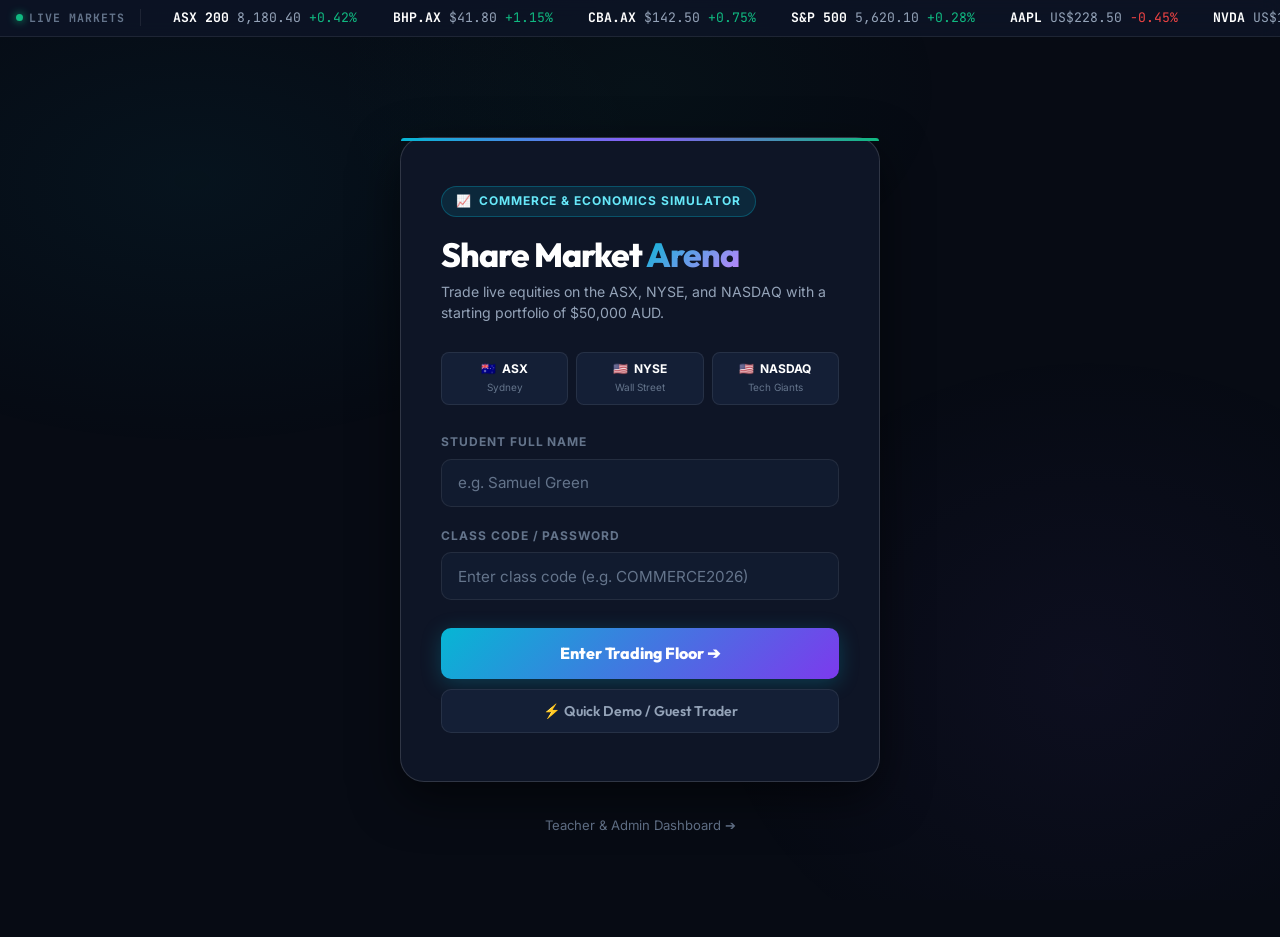
==== index.html @ b4369e33 "Initial commit: Portfolio Share Market Game with ASX, NYSE, NASDAQ, live data, interactive charts, s" ====
<!DOCTYPE html>
<html lang="en">
<head>
  <meta charset="UTF-8"/>
  <meta name="viewport" content="width=device-width, initial-scale=1.0"/>
  <title>Global Share Market Challenge — Student Portal</title>
  <meta name="description" content="Interactive ASX, NYSE, and NASDAQ Portfolio Simulation Game for Commerce and Economics students."/>
  <link rel="preconnect" href="https://fonts.googleapis.com">
  <link rel="preconnect" href="https://fonts.gstatic.com" crossorigin>
  <link href="https://fonts.googleapis.com/css2?family=Inter:wght@300;400;500;600;700&family=JetBrains+Mono:wght@400;600;700&family=Outfit:wght@400;600;700;800;900&display=swap" rel="stylesheet">
  <link rel="stylesheet" href="style.css"/>

  <style>
    .login-wrapper {
      min-height: 100vh;
      display: flex;
      flex-direction: column;
      align-items: center;
      justify-content: center;
      padding: 1.5rem;
      position: relative;
    }
    .login-card {
      background: var(--bg-card);
      border: 1px solid var(--border-light);
      border-radius: 24px;
      padding: 3rem 2.5rem;
      width: 100%;
      max-width: 480px;
      box-shadow: var(--shadow-lg);
      position: relative;
      animation: fadeInUp 0.4s ease both;
    }
    .login-card::before {
      content: '';
      position: absolute;
      top: 0; left: 0; right: 0;
      height: 3px;
      border-radius: 24px 24px 0 0;
      background: linear-gradient(90deg, var(--asx-blue), var(--us-purple), var(--profit));
    }
    .login-badge {
      display: inline-flex;
      align-items: center;
      gap: 0.4rem;
      background: rgba(6, 182, 212, 0.12);
      border: 1px solid rgba(6, 182, 212, 0.3);
      color: #67e8f9;
      font-size: 0.75rem;
      font-weight: 700;
      letter-spacing: 0.08em;
      text-transform: uppercase;
      padding: 0.35rem 0.9rem;
      border-radius: 100px;
      margin-bottom: 1.2rem;
    }
    .login-title {
      font-family: var(--font-head);
      font-size: 2.1rem;
      font-weight: 800;
      color: #fff;
      margin-bottom: 0.4rem;
      letter-spacing: -0.03em;
      line-height: 1.15;
    }
    .login-title .accent {
      background: linear-gradient(135deg, var(--asx-blue), #c084fc);
      -webkit-background-clip: text;
      -webkit-text-fill-color: transparent;
    }
    .login-subtitle {
      font-size: 0.88rem;
      color: var(--text-muted);
      margin-bottom: 1.8rem;
      line-height: 1.5;
    }
    .market-badges-row {
      display: flex;
      gap: 0.5rem;
      margin-bottom: 1.8rem;
    }
    .market-mini-pill {
      flex: 1;
      background: var(--bg-card2);
      border: 1px solid var(--border);
      border-radius: 8px;
      padding: 0.45rem 0.6rem;
      text-align: center;
      font-size: 0.75rem;
    }
    .market-mini-pill .flag { margin-right: 0.2rem; }
    .market-mini-pill .txt { font-weight: 700; color: #fff; }

    .login-field {
      margin-bottom: 1.25rem;
    }
    .login-field label {
      display: block;
      font-size: 0.75rem;
      font-weight: 700;
      color: var(--text-dim);
      text-transform: uppercase;
      letter-spacing: 0.08em;
      margin-bottom: 0.45rem;
    }
    .login-input {
      width: 100%;
      background: var(--bg-input);
      border: 1px solid var(--border);
      border-radius: 10px;
      padding: 0.85rem 1rem;
      color: #fff;
      font-family: var(--font-body);
      font-size: 0.95rem;
      transition: all 0.2s;
    }
    .login-input::placeholder { color: var(--text-dim); }
    .login-input:focus {
      outline: none;
      border-color: var(--asx-blue);
      box-shadow: 0 0 0 3px rgba(6, 182, 212, 0.15);
    }

    .login-btn {
      width: 100%;
      padding: 0.95rem;
      background: linear-gradient(135deg, var(--asx-blue), #7c3aed);
      border: none;
      border-radius: 10px;
      color: #fff;
      font-family: var(--font-head);
      font-size: 1rem;
      font-weight: 800;
      cursor: pointer;
      box-shadow: 0 4px 20px rgba(6, 182, 212, 0.25);
      transition: all 0.2s;
      margin-top: 0.5rem;
    }
    .login-btn:hover {
      opacity: 0.92;
      transform: translateY(-1px);
      box-shadow: 0 6px 28px rgba(6, 182, 212, 0.35);
    }
    .login-btn-demo {
      width: 100%;
      padding: 0.75rem;
      background: var(--bg-card2);
      border: 1px solid var(--border);
      border-radius: 10px;
      color: var(--text-muted);
      font-family: var(--font-head);
      font-size: 0.88rem;
      font-weight: 600;
      cursor: pointer;
      margin-top: 0.65rem;
      transition: all 0.2s;
    }
    .login-btn-demo:hover {
      background: rgba(255, 255, 255, 0.05);
      color: #fff;
      border-color: var(--border-light);
    }

    .login-error {
      background: rgba(239, 68, 68, 0.12);
      border: 1px solid rgba(239, 68, 68, 0.3);
      border-radius: 8px;
      color: #fca5a5;
      font-size: 0.85rem;
      padding: 0.7rem 0.9rem;
      margin-top: 1rem;
      display: none;
      align-items: center;
      gap: 0.5rem;
    }
    .login-error.show {
      display: flex;
    }

    .login-footer {
      text-align: center;
      margin-top: 2rem;
    }
    .login-footer a {
      font-size: 0.82rem;
      color: var(--text-dim);
      text-decoration: none;
      transition: color 0.2s;
    }
    .login-footer a:hover {
      color: var(--asx-blue);
    }

    @keyframes fadeInUp {
      from { opacity: 0; transform: translateY(12px); }
      to { opacity: 1; transform: translateY(0); }
    }
  </style>
</head>
<body>
  <div class="ambient-glow"></div>

  <!-- Live Top Ticker Tape -->
  <div class="ticker-tape-wrap">
    <div class="ticker-tape-title">
      <span class="live-dot"></span> LIVE MARKETS
    </div>
    <div class="ticker-tape-track" id="ticker-tape-track">
      <!-- Generated via JS -->
      <div class="ticker-item"><span class="sym">ASX 200</span> <span class="price">8,180.40</span> <span class="chg up">+0.42%</span></div>
      <div class="ticker-item"><span class="sym">BHP.AX</span> <span class="price">$41.80</span> <span class="chg up">+1.15%</span></div>
      <div class="ticker-item"><span class="sym">CBA.AX</span> <span class="price">$142.50</span> <span class="chg up">+0.75%</span></div>
      <div class="ticker-item"><span class="sym">S&amp;P 500</span> <span class="price">5,620.10</span> <span class="chg up">+0.28%</span></div>
      <div class="ticker-item"><span class="sym">AAPL</span> <span class="price">US$228.50</span> <span class="chg down">-0.45%</span></div>
      <div class="ticker-item"><span class="sym">NVDA</span> <span class="price">US$118.20</span> <span class="chg up">+2.34%</span></div>
      <div class="ticker-item"><span class="sym">TSLA</span> <span class="price">US$230.10</span> <span class="chg up">+1.80%</span></div>
      <div class="ticker-item"><span class="sym">AUD/USD</span> <span class="price">0.6540</span> <span class="chg up">+0.12%</span></div>
    </div>
  </div>

  <div class="login-wrapper">
    <div class="login-card">
      <div class="login-badge">
        <span>📈</span> Commerce &amp; Economics Simulator
      </div>
      <h1 class="login-title">Share Market <span class="accent">Arena</span></h1>
      <p class="login-subtitle">Trade live equities on the ASX, NYSE, and NASDAQ with a starting portfolio of $50,000 AUD.</p>

      <div class="market-badges-row">
        <div class="market-mini-pill">
          <span class="flag">🇦🇺</span> <span class="txt">ASX</span><br>
          <small style="color:var(--text-dim);">Sydney</small>
        </div>
        <div class="market-mini-pill">
          <span class="flag">🇺🇸</span> <span class="txt">NYSE</span><br>
          <small style="color:var(--text-dim);">Wall Street</small>
        </div>
        <div class="market-mini-pill">
          <span class="flag">🇺🇸</span> <span class="txt">NASDAQ</span><br>
          <small style="color:var(--text-dim);">Tech Giants</small>
        </div>
      </div>

      <div class="login-field">
        <label for="login-name">Student Full Name</label>
        <input type="text" id="login-name" class="login-input" placeholder="e.g. Samuel Green" autocomplete="name" autocapitalize="words"/>
      </div>

      <div class="login-field">
        <label for="login-code">Class Code / Password</label>
        <input type="password" id="login-code" class="login-input" placeholder="Enter class code (e.g. COMMERCE2026)"/>
      </div>

      <button class="login-btn" id="btn-login" onclick="attemptLogin()">
        Enter Trading Floor ➔
      </button>

      <button class="login-btn-demo" onclick="demoLogin()">
        ⚡ Quick Demo / Guest Trader
      </button>

      <div class="login-error" id="login-error">
        <span>⚠️</span> <span id="error-message">Name or class code not recognised.</span>
      </div>
    </div>

    <div class="login-footer">
      <a href="teacher.html">Teacher &amp; Admin Dashboard ➔</a>
    </div>
  </div>

  <script src="config.js"></script>
  <script>
    // Login Verification Logic
    function attemptLogin() {
      const name = document.getElementById('login-name').value.trim();
      const code = document.getElementById('login-code').value.trim();

      if (!name) {
        showError('Please enter your full name.');
        return;
      }
      if (!code) {
        showError('Please enter the class code or your student password.');
        return;
      }

      const useRoster = CONFIG.STUDENTS && CONFIG.STUDENTS.length > 0;

      if (useRoster) {
        const inputLower = name.toLowerCase();
        const match = CONFIG.STUDENTS.find(s => {
          return s.name.toLowerCase() === inputLower && s.password.trim() === code;
        });

        if (!match) {
          showError('Student name or password not recognised in the roster.');
          return;
        }

        sessionStorage.setItem('studentName', match.name);
        sessionStorage.setItem('classCode', CONFIG.CLASS_CODE);
      } else {
        // Class code verification
        if (code.toUpperCase() !== CONFIG.CLASS_CODE.toUpperCase()) {
          showError(`Incorrect class code. Check with your teacher (Default: ${CONFIG.CLASS_CODE})`);
          return;
        }

        sessionStorage.setItem('studentName', name);
        sessionStorage.setItem('classCode', code.toUpperCase());
      }

      window.location.href = 'game.html';
    }

    function demoLogin() {
      const sampleNames = ['Jordan Reed', 'Taylor Smith', 'Morgan Lee', 'Alex Chen'];
      const randomName = sampleNames[Math.floor(Math.random() * sampleNames.length)];
      sessionStorage.setItem('studentName', randomName);
      sessionStorage.setItem('classCode', CONFIG.CLASS_CODE);
      window.location.href = 'game.html';
    }

    function showError(msg) {
      const errorDiv = document.getElementById('login-error');
      const errorMsg = document.getElementById('error-message');
      errorMsg.textContent = msg;
      errorDiv.classList.add('show');
      setTimeout(() => errorDiv.classList.remove('show'), 5000);
    }

    document.addEventListener('keydown', e => {
      if (e.key === 'Enter') attemptLogin();
    });

    // Check if logout requested
    const params = new URLSearchParams(window.location.search);
    if (params.get('logout')) {
      sessionStorage.removeItem('studentName');
      sessionStorage.removeItem('classCode');
    }
  </script>
</body>
</html>
---- style.css ----
/* =========================================================
   PORTFOLIO SHARE MARKET GAME - MODERN FINTECH STYLESHEET
   Design System: Dark Slate / Neon Emerald / Wall St Fintech
   ========================================================= */

:root {
  /* Color Tokens */
  --bg: #070b14;
  --bg-card: #0e1526;
  --bg-card2: #141f36;
  --bg-input: #111b2f;
  --border: rgba(255, 255, 255, 0.08);
  --border-light: rgba(255, 255, 255, 0.14);
  --border-focus: #06b6d4;

  /* Typography */
  --font-head: 'Outfit', -apple-system, BlinkMacSystemFont, sans-serif;
  --font-body: 'Inter', -apple-system, BlinkMacSystemFont, sans-serif;
  --font-mono: 'JetBrains Mono', 'Fira Code', monospace;

  /* Text Colors */
  --text: #f8fafc;
  --text-muted: #94a3b8;
  --text-dim: #64748b;

  /* Financial Accent Tokens */
  --profit: #10b981;
  --profit-glow: rgba(16, 185, 129, 0.2);
  --profit-bg: rgba(16, 185, 129, 0.12);

  --loss: #ef4444;
  --loss-glow: rgba(239, 68, 68, 0.2);
  --loss-bg: rgba(239, 68, 68, 0.12);

  --asx-blue: #06b6d4;
  --us-purple: #8b5cf6;
  --gold: #f59e0b;
  --gold-dark: #d97706;

  --shadow-sm: 0 4px 12px rgba(0, 0, 0, 0.3);
  --shadow-md: 0 8px 24px rgba(0, 0, 0, 0.4);
  --shadow-lg: 0 16px 48px rgba(0, 0, 0, 0.55);
}

/* Reset & Base */
*, *::before, *::after {
  box-sizing: border-box;
  margin: 0;
  padding: 0;
}

body {
  background-color: var(--bg);
  color: var(--text);
  font-family: var(--font-body);
  font-size: 15px;
  line-height: 1.5;
  min-height: 100vh;
  overflow-x: hidden;
  -webkit-font-smoothing: antialiased;
}

/* Ambient Background Glow */
.ambient-glow {
  position: fixed;
  inset: 0;
  pointer-events: none;
  z-index: 0;
  background:
    radial-gradient(ellipse 60% 50% at 15% 20%, rgba(6, 182, 212, 0.05) 0%, transparent 60%),
    radial-gradient(ellipse 50% 60% at 85% 75%, rgba(139, 92, 246, 0.05) 0%, transparent 60%),
    radial-gradient(ellipse 40% 40% at 50% 10%, rgba(16, 185, 129, 0.04) 0%, transparent 60%);
}

.app-wrapper {
  position: relative;
  z-index: 1;
  display: flex;
  flex-direction: column;
  min-height: 100vh;
}

/* Container */
.container {
  width: 100%;
  max-width: 1360px;
  margin: 0 auto;
  padding: 0 1.5rem;
}

/* Top Live Ticker Tape */
.ticker-tape-wrap {
  background: rgba(14, 21, 38, 0.85);
  border-bottom: 1px solid var(--border);
  backdrop-filter: blur(12px);
  overflow: hidden;
  white-space: nowrap;
  padding: 0.5rem 0;
  display: flex;
  align-items: center;
  font-size: 0.82rem;
  font-family: var(--font-mono);
}
.ticker-tape-title {
  padding: 0 1rem;
  font-size: 0.72rem;
  font-weight: 700;
  color: var(--text-dim);
  text-transform: uppercase;
  letter-spacing: 0.08em;
  display: flex;
  align-items: center;
  gap: 0.4rem;
  border-right: 1px solid var(--border);
  flex-shrink: 0;
}
.live-dot {
  width: 7px;
  height: 7px;
  border-radius: 50%;
  background: var(--profit);
  box-shadow: 0 0 8px var(--profit);
  animation: pulseDot 2s infinite ease-in-out;
}
@keyframes pulseDot {
  0%, 100% { opacity: 1; transform: scale(1); }
  50% { opacity: 0.4; transform: scale(0.8); }
}
.ticker-tape-track {
  display: inline-flex;
  gap: 2.2rem;
  animation: tickerScroll 45s linear infinite;
  padding-left: 2rem;
}
.ticker-tape-wrap:hover .ticker-tape-track {
  animation-play-state: paused;
}
@keyframes tickerScroll {
  0% { transform: translateX(0); }
  100% { transform: translateX(-50%); }
}
.ticker-item {
  display: inline-flex;
  align-items: center;
  gap: 0.5rem;
  cursor: pointer;
  transition: opacity 0.2s;
}
.ticker-item:hover { opacity: 0.8; }
.ticker-item .sym { font-weight: 700; color: #fff; }
.ticker-item .price { color: var(--text-muted); }
.ticker-item .chg.up { color: var(--profit); }
.ticker-item .chg.down { color: var(--loss); }

/* Header Navigation */
.main-header {
  background: rgba(11, 17, 31, 0.9);
  border-bottom: 1px solid var(--border);
  backdrop-filter: blur(16px);
  position: sticky;
  top: 0;
  z-index: 50;
}
.header-inner {
  display: flex;
  align-items: center;
  justify-content: space-between;
  padding: 1rem 0;
  gap: 1.5rem;
}
.brand-group {
  display: flex;
  align-items: center;
  gap: 0.9rem;
}
.brand-logo {
  width: 42px;
  height: 42px;
  border-radius: 12px;
  background: linear-gradient(135deg, #06b6d4, #8b5cf6);
  display: flex;
  align-items: center;
  justify-content: center;
  font-size: 1.3rem;
  box-shadow: 0 4px 16px rgba(6, 182, 212, 0.3);
}
.brand-title {
  font-family: var(--font-head);
  font-size: 1.25rem;
  font-weight: 800;
  letter-spacing: -0.02em;
  color: #fff;
  display: flex;
  align-items: center;
  gap: 0.4rem;
}
.brand-title .accent {
  background: linear-gradient(135deg, var(--asx-blue), #a855f7);
  -webkit-background-clip: text;
  -webkit-text-fill-color: transparent;
}
.class-tag {
  font-size: 0.7rem;
  background: var(--bg-card2);
  border: 1px solid var(--border);
  color: var(--text-dim);
  padding: 0.2rem 0.6rem;
  border-radius: 100px;
  font-weight: 600;
}

/* User Status Bar */
.user-controls {
  display: flex;
  align-items: center;
  gap: 1rem;
}
.market-status-badge {
  display: flex;
  align-items: center;
  gap: 0.5rem;
  background: var(--bg-card);
  border: 1px solid var(--border);
  border-radius: 10px;
  padding: 0.45rem 0.85rem;
  font-size: 0.78rem;
  color: var(--text-muted);
}
.status-pill {
  display: inline-flex;
  align-items: center;
  gap: 0.3rem;
  font-weight: 600;
  font-size: 0.72rem;
}
.status-pill.open { color: var(--profit); }
.status-pill.closed { color: var(--text-dim); }

.user-profile-badge {
  display: flex;
  align-items: center;
  gap: 0.6rem;
  background: var(--bg-card);
  border: 1px solid var(--border);
  border-radius: 10px;
  padding: 0.4rem 0.8rem;
}
.user-avatar {
  width: 28px;
  height: 28px;
  border-radius: 50%;
  background: linear-gradient(135deg, #06b6d4, #10b981);
  display: flex;
  align-items: center;
  justify-content: center;
  font-weight: 700;
  font-size: 0.8rem;
  color: #fff;
}
.user-info {
  display: flex;
  flex-direction: column;
}
.user-name {
  font-size: 0.85rem;
  font-weight: 600;
  color: #fff;
}
.user-code {
  font-size: 0.7rem;
  color: var(--text-dim);
}

.btn-secondary {
  background: var(--bg-card);
  border: 1px solid var(--border);
  color: var(--text-muted);
  border-radius: 8px;
  padding: 0.45rem 0.85rem;
  font-size: 0.8rem;
  cursor: pointer;
  display: inline-flex;
  align-items: center;
  gap: 0.4rem;
  transition: all 0.2s;
  text-decoration: none;
}
.btn-secondary:hover {
  background: var(--bg-card2);
  color: #fff;
  border-color: var(--border-light);
}

/* Nav Tabs */
.nav-tabs-wrapper {
  border-bottom: 1px solid var(--border);
  background: rgba(14, 21, 38, 0.4);
}
.nav-tabs {
  display: flex;
  gap: 0.5rem;
  overflow-x: auto;
  scrollbar-width: none;
}
.nav-tabs::-webkit-scrollbar { display: none; }
.tab-btn {
  background: transparent;
  border: none;
  border-bottom: 2px solid transparent;
  color: var(--text-muted);
  font-family: var(--font-head);
  font-size: 0.95rem;
  font-weight: 600;
  padding: 0.85rem 1.2rem;
  cursor: pointer;
  display: flex;
  align-items: center;
  gap: 0.5rem;
  transition: all 0.2s;
  white-space: nowrap;
}
.tab-btn:hover {
  color: #fff;
}
.tab-btn.active {
  color: #fff;
  border-bottom-color: var(--asx-blue);
  background: linear-gradient(180deg, transparent 60%, rgba(6, 182, 212, 0.08));
}
.tab-badge {
  font-size: 0.7rem;
  padding: 0.15rem 0.45rem;
  border-radius: 100px;
  background: var(--bg-card2);
  color: var(--text-dim);
}
.tab-btn.active .tab-badge {
  background: rgba(6, 182, 212, 0.2);
  color: var(--asx-blue);
}

/* Main Content Views */
.tab-content {
  display: none;
  padding: 2rem 0 4rem;
  animation: fadeIn 0.25s ease-out;
}
.tab-content.active {
  display: block;
}
@keyframes fadeIn {
  from { opacity: 0; transform: translateY(6px); }
  to { opacity: 1; transform: translateY(0); }
}

/* KPI Summary Cards Grid */
.kpi-grid {
  display: grid;
  grid-template-columns: repeat(auto-fit, minmax(240px, 1fr));
  gap: 1.25rem;
  margin-bottom: 1.75rem;
}
.kpi-card {
  background: var(--bg-card);
  border: 1px solid var(--border);
  border-radius: 16px;
  padding: 1.4rem;
  position: relative;
  overflow: hidden;
  box-shadow: var(--shadow-sm);
  transition: transform 0.2s, border-color 0.2s;
}
.kpi-card:hover {
  transform: translateY(-2px);
  border-color: var(--border-light);
}
.kpi-card::before {
  content: '';
  position: absolute;
  top: 0; left: 0; right: 0;
  height: 2px;
  background: linear-gradient(90deg, var(--asx-blue), transparent);
}
.kpi-card.cash::before { background: linear-gradient(90deg, var(--gold), transparent); }
.kpi-card.profit::before { background: linear-gradient(90deg, var(--profit), transparent); }
.kpi-card.loss::before { background: linear-gradient(90deg, var(--loss), transparent); }

.kpi-label {
  font-size: 0.75rem;
  text-transform: uppercase;
  letter-spacing: 0.08em;
  color: var(--text-dim);
  font-weight: 600;
  margin-bottom: 0.4rem;
  display: flex;
  align-items: center;
  justify-content: space-between;
}
.kpi-value {
  font-family: var(--font-head);
  font-size: 1.75rem;
  font-weight: 800;
  color: #fff;
  letter-spacing: -0.02em;
  margin-bottom: 0.35rem;
}
.kpi-sub {
  font-size: 0.8rem;
  display: flex;
  align-items: center;
  gap: 0.4rem;
}
.kpi-badge {
  display: inline-flex;
  align-items: center;
  gap: 0.2rem;
  font-weight: 700;
  font-size: 0.75rem;
  padding: 0.2rem 0.5rem;
  border-radius: 6px;
}
.kpi-badge.up {
  background: var(--profit-bg);
  color: var(--profit);
}
.kpi-badge.down {
  background: var(--loss-bg);
  color: var(--loss);
}

/* Charts Grid Layout */
.dashboard-grid {
  display: grid;
  grid-template-columns: 2fr 1fr;
  gap: 1.5rem;
  margin-bottom: 2rem;
}
@media (max-width: 992px) {
  .dashboard-grid {
    grid-template-columns: 1fr;
  }
}

.chart-card {
  background: var(--bg-card);
  border: 1px solid var(--border);
  border-radius: 20px;
  padding: 1.5rem;
  box-shadow: var(--shadow-sm);
  display: flex;
  flex-direction: column;
}
.chart-header {
  display: flex;
  align-items: center;
  justify-content: space-between;
  margin-bottom: 1.25rem;
  flex-wrap: wrap;
  gap: 0.75rem;
}
.chart-title-group h3 {
  font-family: var(--font-head);
  font-size: 1.15rem;
  font-weight: 700;
  color: #fff;
}
.chart-title-group p {
  font-size: 0.78rem;
  color: var(--text-dim);
}

/* Timeline Selector Pills */
.timeline-pills {
  display: flex;
  background: var(--bg-card2);
  border: 1px solid var(--border);
  border-radius: 8px;
  padding: 0.25rem;
  gap: 0.2rem;
}
.time-pill {
  background: transparent;
  border: none;
  color: var(--text-muted);
  font-family: var(--font-mono);
  font-size: 0.75rem;
  font-weight: 700;
  padding: 0.35rem 0.65rem;
  border-radius: 6px;
  cursor: pointer;
  transition: all 0.15s;
}
.time-pill:hover {
  color: #fff;
}
.time-pill.active {
  background: var(--asx-blue);
  color: #070b14;
}

.chart-canvas-wrap {
  position: relative;
  width: 100%;
  height: 280px;
  flex-grow: 1;
}

/* Tables */
.section-card {
  background: var(--bg-card);
  border: 1px solid var(--border);
  border-radius: 20px;
  padding: 1.5rem;
  box-shadow: var(--shadow-sm);
  margin-bottom: 2rem;
}
.section-header {
  display: flex;
  align-items: center;
  justify-content: space-between;
  margin-bottom: 1.25rem;
  flex-wrap: wrap;
  gap: 1rem;
}
.section-title {
  font-family: var(--font-head);
  font-size: 1.2rem;
  font-weight: 700;
  color: #fff;
  display: flex;
  align-items: center;
  gap: 0.6rem;
}

.table-responsive {
  width: 100%;
  overflow-x: auto;
}
.data-table {
  width: 100%;
  border-collapse: collapse;
  text-align: left;
  font-size: 0.88rem;
}
.data-table th {
  background: rgba(20, 31, 54, 0.6);
  color: var(--text-dim);
  font-size: 0.72rem;
  font-weight: 700;
  text-transform: uppercase;
  letter-spacing: 0.08em;
  padding: 0.85rem 1rem;
  border-bottom: 1px solid var(--border);
  white-space: nowrap;
}
.data-table td {
  padding: 0.95rem 1rem;
  border-bottom: 1px solid var(--border);
  color: var(--text);
  vertical-align: middle;
}
.data-table tr:hover td {
  background: rgba(255, 255, 255, 0.02);
}
.ticker-cell {
  display: flex;
  align-items: center;
  gap: 0.75rem;
}
.market-flag {
  font-size: 1.1rem;
}
.ticker-text {
  display: flex;
  flex-direction: column;
}
.ticker-sym {
  font-family: var(--font-mono);
  font-weight: 700;
  color: #fff;
  font-size: 0.92rem;
}
.ticker-name {
  font-size: 0.75rem;
  color: var(--text-dim);
  max-width: 160px;
  overflow: hidden;
  text-overflow: ellipsis;
  white-space: nowrap;
}
.exchange-chip {
  font-size: 0.68rem;
  font-weight: 700;
  padding: 0.15rem 0.45rem;
  border-radius: 4px;
  text-transform: uppercase;
}
.exchange-chip.asx {
  background: rgba(6, 182, 212, 0.15);
  color: var(--asx-blue);
  border: 1px solid rgba(6, 182, 212, 0.3);
}
.exchange-chip.nyse, .exchange-chip.nasdaq {
  background: rgba(139, 92, 246, 0.15);
  color: #a78bfa;
  border: 1px solid rgba(139, 92, 246, 0.3);
}

.num-cell {
  font-family: var(--font-mono);
  font-size: 0.88rem;
}
.val-up { color: var(--profit); }
.val-down { color: var(--loss); }

/* Buttons */
.btn-action-sm {
  padding: 0.4rem 0.8rem;
  border-radius: 8px;
  font-size: 0.78rem;
  font-weight: 700;
  border: none;
  cursor: pointer;
  transition: all 0.15s;
}
.btn-buy-sm {
  background: var(--profit-bg);
  color: var(--profit);
  border: 1px solid rgba(16, 185, 129, 0.3);
}
.btn-buy-sm:hover {
  background: var(--profit);
  color: #fff;
}
.btn-sell-sm {
  background: var(--loss-bg);
  color: var(--loss);
  border: 1px solid rgba(239, 68, 68, 0.3);
  margin-left: 0.35rem;
}
.btn-sell-sm:hover {
  background: var(--loss);
  color: #fff;
}

/* Market Explorer Filter Bar */
.filter-bar {
  display: flex;
  align-items: center;
  justify-content: space-between;
  gap: 1rem;
  margin-bottom: 1.5rem;
  flex-wrap: wrap;
}
.filter-chips {
  display: flex;
  gap: 0.4rem;
  overflow-x: auto;
  scrollbar-width: none;
}
.filter-chip {
  background: var(--bg-card);
  border: 1px solid var(--border);
  color: var(--text-muted);
  font-size: 0.8rem;
  font-weight: 600;
  padding: 0.4rem 0.9rem;
  border-radius: 100px;
  cursor: pointer;
  transition: all 0.2s;
  white-space: nowrap;
}
.filter-chip:hover {
  border-color: var(--border-light);
  color: #fff;
}
.filter-chip.active {
  background: var(--asx-blue);
  color: #070b14;
  border-color: var(--asx-blue);
}

.search-input-wrap {
  position: relative;
  min-width: 260px;
}
.search-input {
  width: 100%;
  background: var(--bg-card);
  border: 1px solid var(--border);
  border-radius: 10px;
  padding: 0.55rem 1rem 0.55rem 2.2rem;
  color: #fff;
  font-size: 0.85rem;
  outline: none;
  transition: border-color 0.2s;
}
.search-input:focus {
  border-color: var(--asx-blue);
}
.search-icon {
  position: absolute;
  left: 0.75rem;
  top: 50%;
  transform: translateY(-50%);
  color: var(--text-dim);
  font-size: 0.85rem;
}

/* Stock Cards Grid in Explorer */
.stock-grid {
  display: grid;
  grid-template-columns: repeat(auto-fill, minmax(280px, 1fr));
  gap: 1.25rem;
}
.stock-card {
  background: var(--bg-card);
  border: 1px solid var(--border);
  border-radius: 16px;
  padding: 1.25rem;
  cursor: pointer;
  transition: all 0.2s;
  position: relative;
  box-shadow: var(--shadow-sm);
  display: flex;
  flex-direction: column;
}
.stock-card:hover {
  transform: translateY(-3px);
  border-color: rgba(6, 182, 212, 0.4);
  box-shadow: var(--shadow-md);
}
.stock-card-top {
  display: flex;
  align-items: flex-start;
  justify-content: space-between;
  margin-bottom: 0.85rem;
}
.stock-sym-large {
  font-family: var(--font-mono);
  font-size: 1.15rem;
  font-weight: 800;
  color: #fff;
}
.stock-name-sub {
  font-size: 0.78rem;
  color: var(--text-dim);
  margin-top: 0.15rem;
}
.stock-price-box {
  margin: 0.75rem 0 1rem;
}
.stock-price-main {
  font-family: var(--font-mono);
  font-size: 1.45rem;
  font-weight: 700;
  color: #fff;
}
.stock-price-aud {
  font-size: 0.75rem;
  color: var(--text-dim);
}
.stock-card-meta {
  display: flex;
  align-items: center;
  justify-content: space-between;
  margin-top: auto;
  padding-top: 0.75rem;
  border-top: 1px solid var(--border);
  font-size: 0.75rem;
  color: var(--text-dim);
}

/* Interactive Modal for Stock Details & Order Execution */
.modal-overlay {
  position: fixed;
  inset: 0;
  background: rgba(3, 7, 18, 0.75);
  backdrop-filter: blur(8px);
  z-index: 100;
  display: none;
  align-items: center;
  justify-content: center;
  padding: 1rem;
}
.modal-overlay.open {
  display: flex;
}
.modal-box {
  background: var(--bg-card);
  border: 1px solid var(--border-light);
  border-radius: 24px;
  width: 100%;
  max-width: 900px;
  max-height: 92vh;
  overflow-y: auto;
  box-shadow: var(--shadow-lg);
  position: relative;
  animation: modalPop 0.25s cubic-bezier(0.16, 1, 0.3, 1);
}
@keyframes modalPop {
  from { opacity: 0; transform: scale(0.95); }
  to { opacity: 1; transform: scale(1); }
}
.modal-close-btn {
  position: absolute;
  top: 1.25rem;
  right: 1.25rem;
  background: var(--bg-card2);
  border: 1px solid var(--border);
  color: var(--text-muted);
  width: 34px;
  height: 34px;
  border-radius: 50%;
  cursor: pointer;
  display: flex;
  align-items: center;
  justify-content: center;
  font-size: 1.1rem;
  transition: all 0.15s;
  z-index: 10;
}
.modal-close-btn:hover {
  background: var(--loss);
  color: #fff;
  border-color: var(--loss);
}

.modal-content-grid {
  display: grid;
  grid-template-columns: 1.6fr 1.1fr;
  gap: 1.5rem;
  padding: 2rem;
}
@media (max-width: 768px) {
  .modal-content-grid {
    grid-template-columns: 1fr;
    padding: 1.25rem;
  }
}

/* Order Execution Panel inside Modal */
.order-panel {
  background: var(--bg-card2);
  border: 1px solid var(--border);
  border-radius: 18px;
  padding: 1.5rem;
  display: flex;
  flex-direction: column;
}
.order-panel-title {
  font-family: var(--font-head);
  font-size: 1.1rem;
  font-weight: 700;
  color: #fff;
  margin-bottom: 1.25rem;
}
.order-toggle {
  display: grid;
  grid-template-columns: 1fr 1fr;
  background: var(--bg-input);
  border: 1px solid var(--border);
  border-radius: 10px;
  padding: 0.25rem;
  margin-bottom: 1.25rem;
}
.order-toggle-btn {
  background: transparent;
  border: none;
  padding: 0.6rem;
  border-radius: 8px;
  font-family: var(--font-head);
  font-size: 0.88rem;
  font-weight: 700;
  cursor: pointer;
  color: var(--text-muted);
  transition: all 0.15s;
}
.order-toggle-btn.buy.active {
  background: var(--profit);
  color: #fff;
}
.order-toggle-btn.sell.active {
  background: var(--loss);
  color: #fff;
}

.order-field {
  margin-bottom: 1.1rem;
}
.order-field label {
  display: block;
  font-size: 0.75rem;
  text-transform: uppercase;
  letter-spacing: 0.08em;
  color: var(--text-dim);
  font-weight: 600;
  margin-bottom: 0.4rem;
}
.order-input-group {
  display: flex;
  align-items: center;
  background: var(--bg-input);
  border: 1px solid var(--border);
  border-radius: 10px;
  overflow: hidden;
}
.order-input {
  width: 100%;
  background: transparent;
  border: none;
  padding: 0.75rem 1rem;
  color: #fff;
  font-family: var(--font-mono);
  font-size: 1.1rem;
  font-weight: 700;
  outline: none;
}
.order-input-addon {
  padding: 0 1rem;
  font-size: 0.75rem;
  color: var(--text-dim);
  font-weight: 600;
  white-space: nowrap;
}

.order-calc-breakdown {
  background: rgba(0, 0, 0, 0.25);
  border-radius: 10px;
  padding: 0.85rem;
  margin: 0.5rem 0 1.25rem;
  font-size: 0.8rem;
}
.calc-row {
  display: flex;
  justify-content: space-between;
  margin-bottom: 0.35rem;
  color: var(--text-muted);
}
.calc-row.total {
  margin-top: 0.5rem;
  padding-top: 0.5rem;
  border-top: 1px solid var(--border);
  color: #fff;
  font-weight: 700;
  font-size: 0.92rem;
}

.btn-execute {
  width: 100%;
  padding: 0.95rem;
  border-radius: 12px;
  font-family: var(--font-head);
  font-size: 1rem;
  font-weight: 800;
  border: none;
  cursor: pointer;
  transition: opacity 0.2s, transform 0.15s;
}
.btn-execute.buy {
  background: linear-gradient(135deg, var(--profit), #059669);
  color: #fff;
  box-shadow: 0 4px 18px var(--profit-glow);
}
.btn-execute.sell {
  background: linear-gradient(135deg, var(--loss), #dc2626);
  color: #fff;
  box-shadow: 0 4px 18px var(--loss-glow);
}
.btn-execute:hover {
  opacity: 0.92;
  transform: translateY(-1px);
}
.btn-execute:disabled {
  opacity: 0.4;
  cursor: not-allowed;
  transform: none;
  box-shadow: none;
}

/* Toast Notifications */
.toast-container {
  position: fixed;
  bottom: 1.5rem;
  right: 1.5rem;
  z-index: 200;
  display: flex;
  flex-direction: column;
  gap: 0.6rem;
  pointer-events: none;
}
.toast {
  background: var(--bg-card);
  border: 1px solid var(--border-light);
  border-radius: 12px;
  padding: 0.85rem 1.2rem;
  color: #fff;
  font-size: 0.88rem;
  box-shadow: var(--shadow-lg);
  display: flex;
  align-items: center;
  gap: 0.6rem;
  pointer-events: auto;
  animation: toastIn 0.25s ease-out;
}
.toast.success { border-color: var(--profit); }
.toast.error { border-color: var(--loss); }
@keyframes toastIn {
  from { opacity: 0; transform: translateY(16px); }
  to { opacity: 1; transform: translateY(0); }
}

/* Study Cards in Commerce Hub */
.study-grid {
  display: grid;
  grid-template-columns: repeat(auto-fit, minmax(280px, 1fr));
  gap: 1.25rem;
  margin-top: 1.5rem;
}
.study-card {
  background: var(--bg-card);
  border: 1px solid var(--border);
  border-radius: 16px;
  padding: 1.5rem;
  transition: transform 0.2s;
}
.study-card:hover {
  transform: translateY(-2px);
  border-color: var(--border-light);
}
.study-card-icon {
  font-size: 1.75rem;
  margin-bottom: 0.75rem;
}
.study-card h4 {
  font-family: var(--font-head);
  font-size: 1.05rem;
  color: #fff;
  margin-bottom: 0.4rem;
}
.study-card p {
  font-size: 0.85rem;
  color: var(--text-muted);
  line-height: 1.55;
}
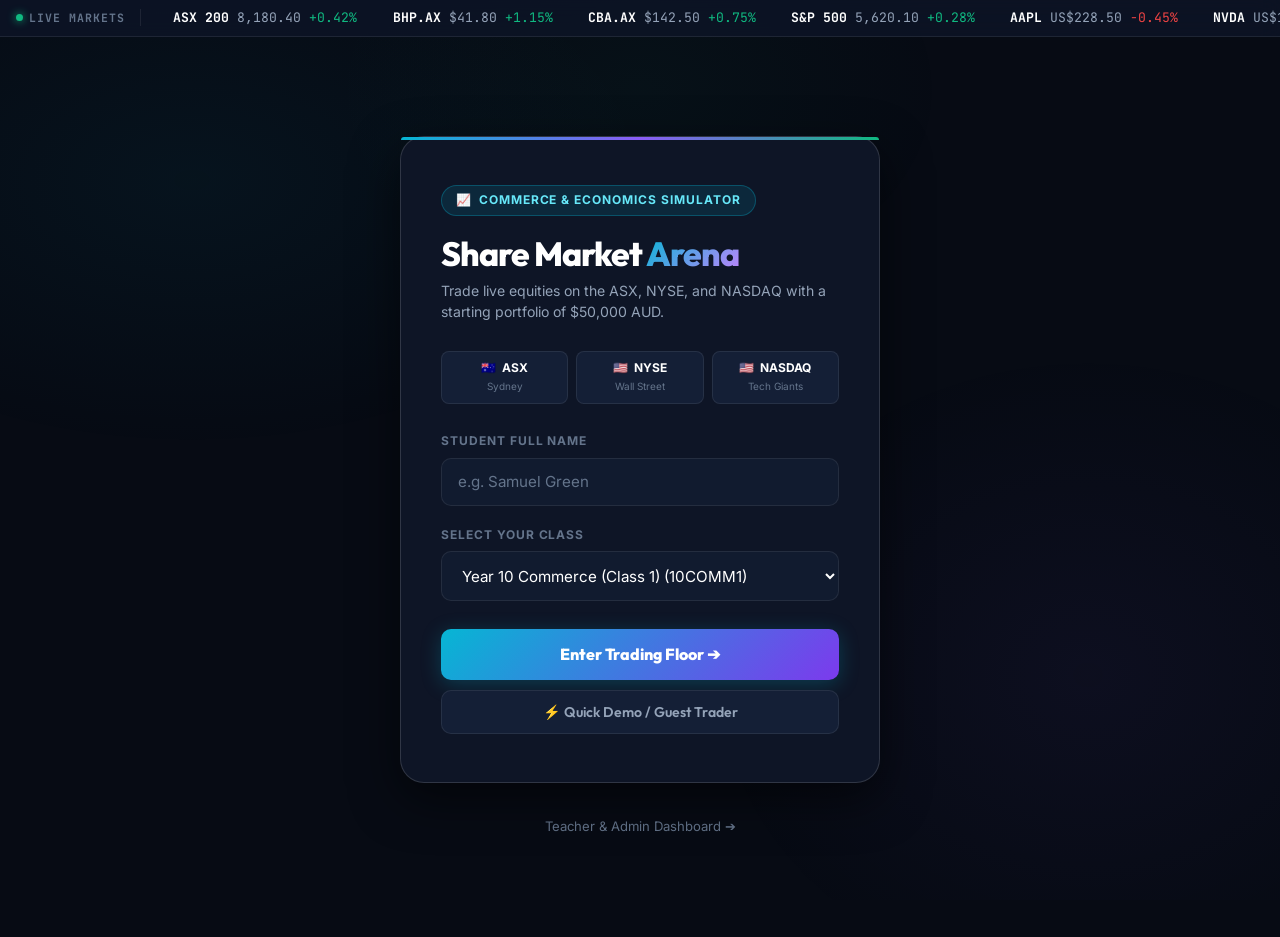
==== commit 4abd0635: "Add multi-class filtering, teacher assessment rubric with CSV export, financial news catalysts, and " ====
--- a/index.html
+++ b/index.html
@@ -247,8 +247,8 @@
       </div>
 
       <div class="login-field">
-        <label for="login-code">Class Code / Password</label>
-        <input type="password" id="login-code" class="login-input" placeholder="Enter class code (e.g. COMMERCE2026)"/>
+        <label for="login-class-select">Select Your Class</label>
+        <select id="login-class-select" class="login-input" style="cursor:pointer;"></select>
       </div>
 
       <button class="login-btn" id="btn-login" onclick="attemptLogin()">
@@ -260,7 +260,7 @@
       </button>
 
       <div class="login-error" id="login-error">
-        <span>⚠️</span> <span id="error-message">Name or class code not recognised.</span>
+        <span>⚠️</span> <span id="error-message">Please enter your name and select a class.</span>
       </div>
     </div>
 
@@ -271,45 +271,29 @@
 
   <script src="config.js"></script>
   <script>
+    // Populate Classes Dropdown
+    document.addEventListener('DOMContentLoaded', () => {
+      const select = document.getElementById('login-class-select');
+      if (select && CONFIG.CLASSES) {
+        select.innerHTML = CONFIG.CLASSES.map(c => `
+          <option value="${c.code}">${c.name} (${c.code})</option>
+        `).join('');
+      }
+    });
+
     // Login Verification Logic
     function attemptLogin() {
       const name = document.getElementById('login-name').value.trim();
-      const code = document.getElementById('login-code').value.trim();
+      const classSelect = document.getElementById('login-class-select');
+      const code = classSelect ? classSelect.value : (CONFIG.DEFAULT_CLASS_CODE || '10COMM1');
 
       if (!name) {
         showError('Please enter your full name.');
         return;
       }
-      if (!code) {
-        showError('Please enter the class code or your student password.');
-        return;
-      }
-
-      const useRoster = CONFIG.STUDENTS && CONFIG.STUDENTS.length > 0;
-
-      if (useRoster) {
-        const inputLower = name.toLowerCase();
-        const match = CONFIG.STUDENTS.find(s => {
-          return s.name.toLowerCase() === inputLower && s.password.trim() === code;
-        });
-
-        if (!match) {
-          showError('Student name or password not recognised in the roster.');
-          return;
-        }
-
-        sessionStorage.setItem('studentName', match.name);
-        sessionStorage.setItem('classCode', CONFIG.CLASS_CODE);
-      } else {
-        // Class code verification
-        if (code.toUpperCase() !== CONFIG.CLASS_CODE.toUpperCase()) {
-          showError(`Incorrect class code. Check with your teacher (Default: ${CONFIG.CLASS_CODE})`);
-          return;
-        }
-
-        sessionStorage.setItem('studentName', name);
-        sessionStorage.setItem('classCode', code.toUpperCase());
-      }
+
+      sessionStorage.setItem('studentName', name);
+      sessionStorage.setItem('classCode', code);
 
       window.location.href = 'game.html';
     }
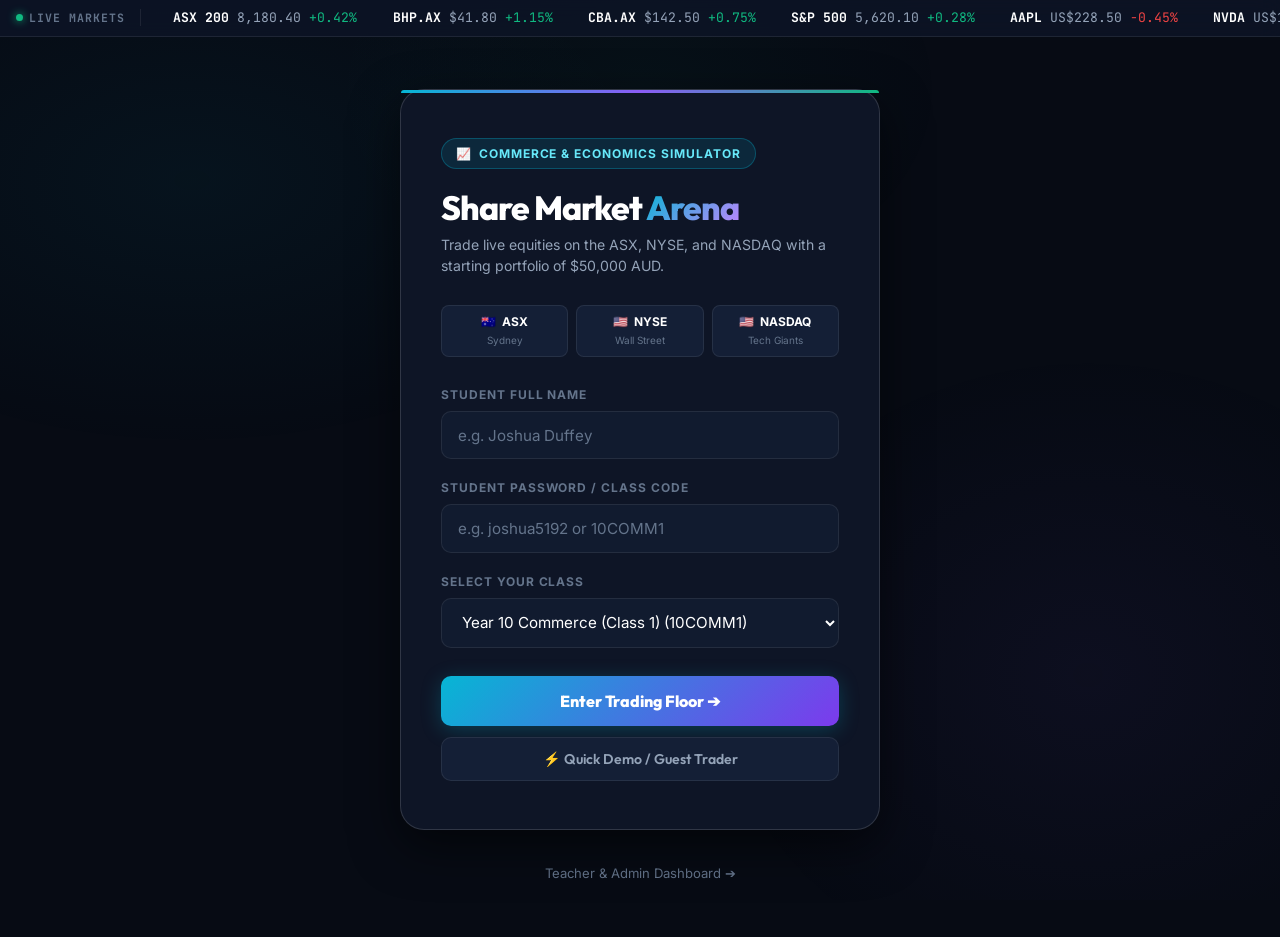
==== commit 1354d1db: "feat: upgrade standalone Share Market Game with Firestore sync, timeline range fixes, teacher contro" ====
--- a/index.html
+++ b/index.html
@@ -1,7 +1,7 @@
 <!DOCTYPE html>
 <html lang="en">
 <head>
-  <meta charset="UTF-8"/>
+    <meta charset="UTF-8"/>
   <meta name="viewport" content="width=device-width, initial-scale=1.0"/>
   <title>Global Share Market Challenge — Student Portal</title>
   <meta name="description" content="Interactive ASX, NYSE, and NASDAQ Portfolio Simulation Game for Commerce and Economics students."/>
@@ -243,7 +243,12 @@
 
       <div class="login-field">
         <label for="login-name">Student Full Name</label>
-        <input type="text" id="login-name" class="login-input" placeholder="e.g. Samuel Green" autocomplete="name" autocapitalize="words"/>
+        <input type="text" id="login-name" class="login-input" placeholder="e.g. Joshua Duffey" autocomplete="name" autocapitalize="words"/>
+      </div>
+
+      <div class="login-field">
+        <label for="login-password">Student Password / Class Code</label>
+        <input type="password" id="login-password" class="login-input" placeholder="e.g. joshua5192 or 10COMM1" autocomplete="current-password"/>
       </div>
 
       <div class="login-field">
@@ -260,7 +265,7 @@
       </button>
 
       <div class="login-error" id="login-error">
-        <span>⚠️</span> <span id="error-message">Please enter your name and select a class.</span>
+        <span>⚠️</span> <span id="error-message">Please enter your name and password.</span>
       </div>
     </div>
 
@@ -269,10 +274,28 @@
     </div>
   </div>
 
-  <script src="config.js"></script>
+      <script src="config.js"></script>
   <script>
-    // Populate Classes Dropdown
+    const params = new URLSearchParams(window.location.search);
+
+    // Populate Classes Dropdown & Auto-Detect Active Portal Session
     document.addEventListener('DOMContentLoaded', () => {
+      // 1. Unified Single Sign-On (SSO): Auto-detect active login from DataTrends Portal
+      if (typeof DataTrendsAuth !== 'undefined') {
+        try {
+          DataTrendsAuth.init();
+          const user = DataTrendsAuth.getUser();
+          if (user && user.name && !params.get('logout')) {
+            sessionStorage.setItem('studentName', user.name);
+            sessionStorage.setItem('classCode', user.classCode || CONFIG.DEFAULT_CLASS_CODE || '10COMM1');
+            window.location.href = 'game.html';
+            return;
+          }
+        } catch (e) {
+          console.warn('SSO check error:', e);
+        }
+      }
+
       const select = document.getElementById('login-class-select');
       if (select && CONFIG.CLASSES) {
         select.innerHTML = CONFIG.CLASSES.map(c => `
@@ -284,6 +307,7 @@
     // Login Verification Logic
     function attemptLogin() {
       const name = document.getElementById('login-name').value.trim();
+      const pass = (document.getElementById('login-password')?.value || '').trim();
       const classSelect = document.getElementById('login-class-select');
       const code = classSelect ? classSelect.value : (CONFIG.DEFAULT_CLASS_CODE || '10COMM1');
 
@@ -292,17 +316,37 @@
         return;
       }
 
-      sessionStorage.setItem('studentName', name);
-      sessionStorage.setItem('classCode', code);
-
-      window.location.href = 'game.html';
+      // Check against DataTrends student roster if auth is loaded, or fallback to standalone CONFIG
+      if (typeof DataTrendsAuth !== 'undefined' && pass) {
+        try {
+          const user = DataTrendsAuth.attemptRosterLogin(name, pass);
+          if (user) {
+            sessionStorage.setItem('studentName', user.name);
+            sessionStorage.setItem('classCode', user.classCode || code);
+            window.location.href = 'game.html';
+            return;
+          }
+        } catch (err) {
+          showError(err.message || 'Name or password not recognised on class roster.');
+          return;
+        }
+      } else if (typeof DataTrendsAuth === 'undefined') {
+        // Standalone mode: Check against CONFIG.TEACHER PIN if teacher, or accept student login
+        sessionStorage.setItem('studentName', name);
+        sessionStorage.setItem('classCode', code);
+        window.location.href = 'game.html';
+        return;
+      } else if (!pass) {
+        showError('Please enter your student password or class code.');
+        return;
+      }
     }
 
     function demoLogin() {
       const sampleNames = ['Jordan Reed', 'Taylor Smith', 'Morgan Lee', 'Alex Chen'];
       const randomName = sampleNames[Math.floor(Math.random() * sampleNames.length)];
       sessionStorage.setItem('studentName', randomName);
-      sessionStorage.setItem('classCode', CONFIG.CLASS_CODE);
+      sessionStorage.setItem('classCode', CONFIG.DEFAULT_CLASS_CODE || '10COMM1');
       window.location.href = 'game.html';
     }
 
@@ -319,7 +363,6 @@
     });
 
     // Check if logout requested
-    const params = new URLSearchParams(window.location.search);
     if (params.get('logout')) {
       sessionStorage.removeItem('studentName');
       sessionStorage.removeItem('classCode');
--- a/style.css
+++ b/style.css
@@ -707,6 +707,68 @@
   font-size: 0.85rem;
 }
 
+/* Autocomplete Dropdown */
+.search-dropdown {
+  position: absolute;
+  top: calc(100% + 6px);
+  left: 0;
+  right: 0;
+  background: var(--bg-card);
+  border: 1px solid var(--border-light);
+  border-radius: 12px;
+  box-shadow: 0 16px 48px rgba(0, 0, 0, 0.75);
+  z-index: 100;
+  max-height: 340px;
+  overflow-y: auto;
+  backdrop-filter: blur(16px);
+}
+.search-result-item {
+  display: flex;
+  align-items: center;
+  justify-content: space-between;
+  padding: 0.75rem 1rem;
+  border-bottom: 1px solid var(--border);
+  cursor: pointer;
+  transition: background 0.15s;
+}
+.search-result-item:hover {
+  background: rgba(6, 182, 212, 0.12);
+}
+.search-result-item:last-child {
+  border-bottom: none;
+}
+.search-result-left {
+  display: flex;
+  align-items: center;
+  gap: 0.65rem;
+}
+.search-result-sym {
+  font-family: var(--font-head);
+  font-weight: 700;
+  color: #fff;
+  font-size: 0.95rem;
+}
+.search-result-name {
+  color: var(--text-muted);
+  font-size: 0.8rem;
+  max-width: 220px;
+  white-space: nowrap;
+  overflow: hidden;
+  text-overflow: ellipsis;
+}
+.search-result-right {
+  display: flex;
+  align-items: center;
+  gap: 0.75rem;
+}
+.search-result-price {
+  font-family: var(--font-mono);
+  font-weight: 700;
+  color: #fff;
+  font-size: 0.88rem;
+  text-align: right;
+}
+
 /* Stock Cards Grid in Explorer */
 .stock-grid {
   display: grid;
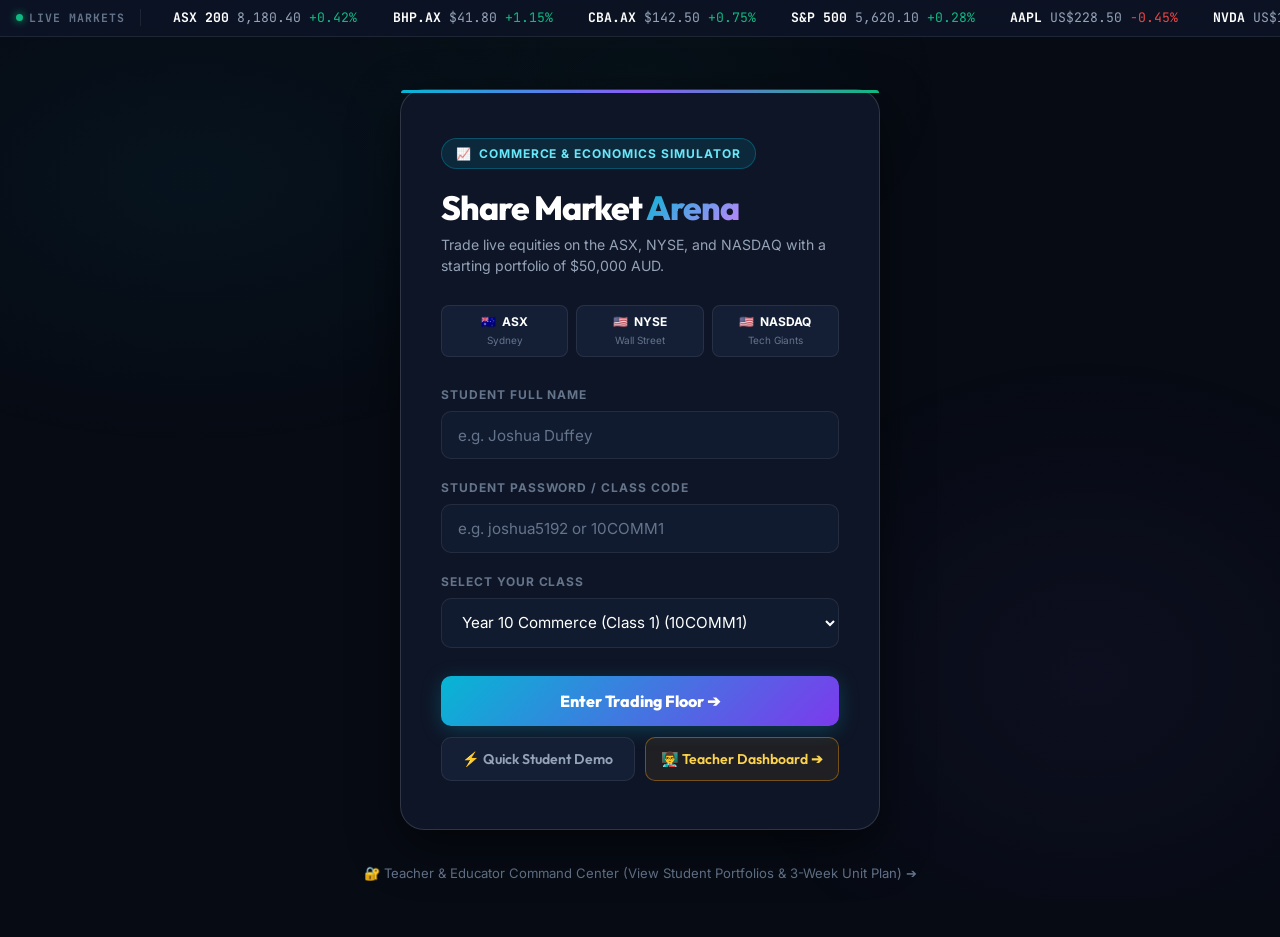
==== commit ebb16247: "feat: fix teacher sign-in and student portfolio inspection, add 3-week financial independence unit &" ====
--- a/index.html
+++ b/index.html
@@ -260,9 +260,14 @@
         Enter Trading Floor ➔
       </button>
 
-      <button class="login-btn-demo" onclick="demoLogin()">
-        ⚡ Quick Demo / Guest Trader
-      </button>
+      <div style="display:grid;grid-template-columns:1fr 1fr;gap:0.65rem;margin-top:0.65rem;">
+        <button class="login-btn-demo" style="margin-top:0;" onclick="demoLogin()">
+          ⚡ Quick Student Demo
+        </button>
+        <button class="login-btn-demo" style="margin-top:0;border-color:rgba(245,158,11,0.4);color:#fcd34d;background:rgba(245,158,11,0.08);" onclick="window.location.href='teacher.html'">
+          👨‍🏫 Teacher Dashboard ➔
+        </button>
+      </div>
 
       <div class="login-error" id="login-error">
         <span>⚠️</span> <span id="error-message">Please enter your name and password.</span>
@@ -270,7 +275,7 @@
     </div>
 
     <div class="login-footer">
-      <a href="teacher.html">Teacher &amp; Admin Dashboard ➔</a>
+      <a href="teacher.html">🔐 Teacher &amp; Educator Command Center (View Student Portfolios &amp; 3-Week Unit Plan) ➔</a>
     </div>
   </div>
 
@@ -310,6 +315,18 @@
       const pass = (document.getElementById('login-password')?.value || '').trim();
       const classSelect = document.getElementById('login-class-select');
       const code = classSelect ? classSelect.value : (CONFIG.DEFAULT_CLASS_CODE || '10COMM1');
+
+      // Auto-detect Teacher Sign-In directly from index.html
+      const validTeacherPasses = (CONFIG.TEACHER_PASSWORDS || ['hscsando1603', 'market10', 'datatrends2026', '1982', '1603', 'teacher', 'admin']).map(p => p.toLowerCase());
+      if (
+        (pass && validTeacherPasses.includes(pass.toLowerCase())) ||
+        (name && validTeacherPasses.includes(name.toLowerCase())) ||
+        (name.toLowerCase() === 'teacher' || name.toLowerCase() === 'simon anderson' || name.toLowerCase() === 'mr anderson')
+      ) {
+        sessionStorage.setItem('teacherAuth', 'true');
+        window.location.href = 'teacher.html';
+        return;
+      }
 
       if (!name) {
         showError('Please enter your full name.');
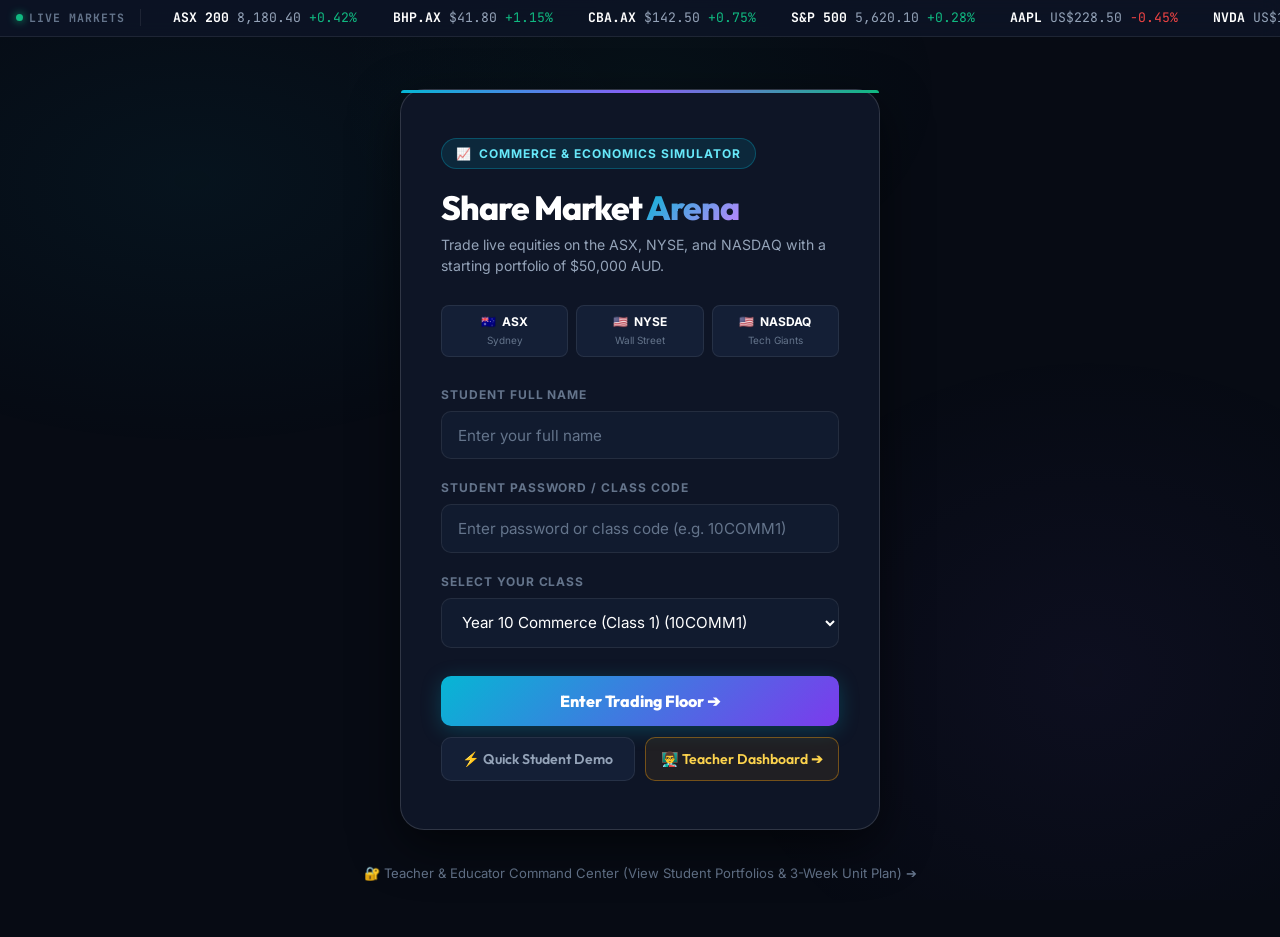
==== commit 0adf2d87: "Remove student name and password from login placeholders" ====
--- a/index.html
+++ b/index.html
@@ -243,12 +243,12 @@
 
       <div class="login-field">
         <label for="login-name">Student Full Name</label>
-        <input type="text" id="login-name" class="login-input" placeholder="e.g. Joshua Duffey" autocomplete="name" autocapitalize="words"/>
+        <input type="text" id="login-name" class="login-input" placeholder="Enter your full name" autocomplete="name" autocapitalize="words"/>
       </div>
 
       <div class="login-field">
         <label for="login-password">Student Password / Class Code</label>
-        <input type="password" id="login-password" class="login-input" placeholder="e.g. joshua5192 or 10COMM1" autocomplete="current-password"/>
+        <input type="password" id="login-password" class="login-input" placeholder="Enter password or class code (e.g. 10COMM1)" autocomplete="current-password"/>
       </div>
 
       <div class="login-field">
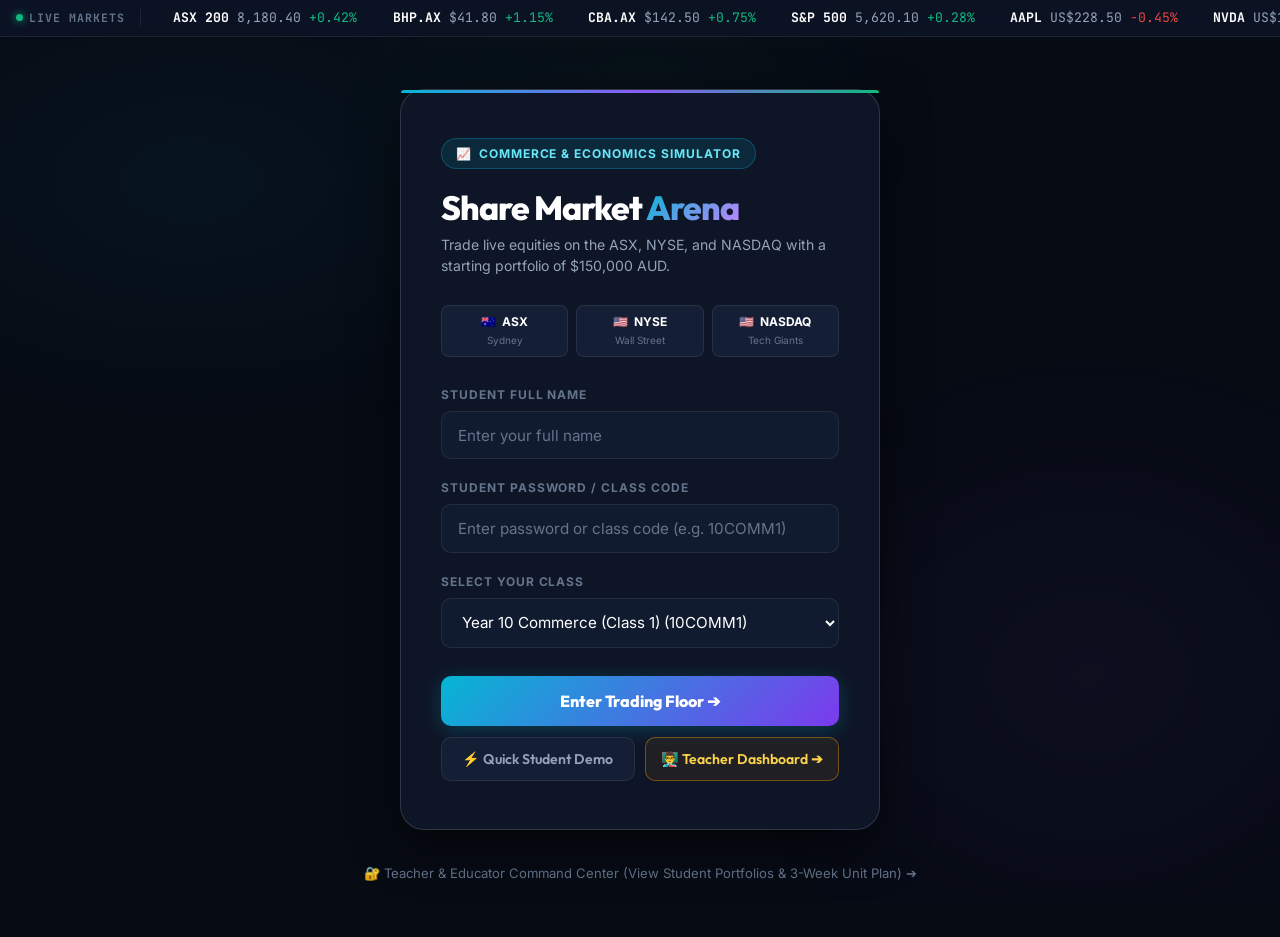
==== commit de5c64cd: "Update starting capital to ,000 AUD and max position cap to ,500 AUD" ====
--- a/index.html
+++ b/index.html
@@ -224,7 +224,7 @@
         <span>📈</span> Commerce &amp; Economics Simulator
       </div>
       <h1 class="login-title">Share Market <span class="accent">Arena</span></h1>
-      <p class="login-subtitle">Trade live equities on the ASX, NYSE, and NASDAQ with a starting portfolio of $50,000 AUD.</p>
+      <p class="login-subtitle">Trade live equities on the ASX, NYSE, and NASDAQ with a starting portfolio of $150,000 AUD.</p>
 
       <div class="market-badges-row">
         <div class="market-mini-pill">
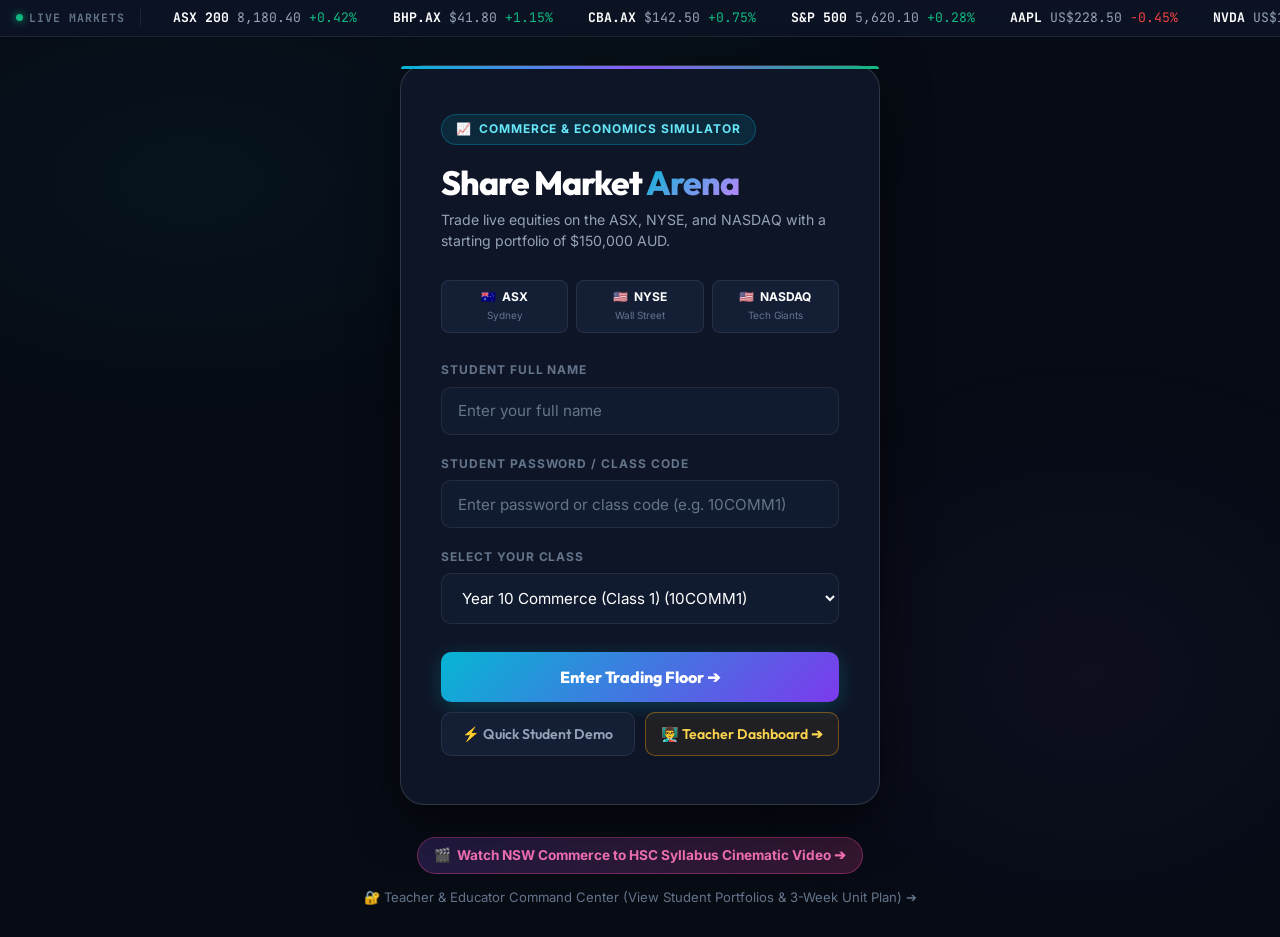
==== commit d5026736: "Add NSW Commerce to HSC cinematic video experience and navigation links" ====
--- a/index.html
+++ b/index.html
@@ -275,6 +275,11 @@
     </div>
 
     <div class="login-footer">
+      <div style="margin-bottom:0.75rem;">
+        <a href="commerce-cinematic.html" target="_blank" style="display:inline-flex;align-items:center;gap:6px;background:linear-gradient(135deg,rgba(139,92,246,0.2),rgba(236,72,153,0.2));border:1px solid rgba(236,72,153,0.4);color:#f472b6;padding:0.45rem 1rem;border-radius:20px;text-decoration:none;font-size:0.85rem;font-weight:700;">
+          <span>🎬</span> Watch NSW Commerce to HSC Syllabus Cinematic Video ➔
+        </a>
+      </div>
       <a href="teacher.html">🔐 Teacher &amp; Educator Command Center (View Student Portfolios &amp; 3-Week Unit Plan) ➔</a>
     </div>
   </div>
@@ -348,8 +353,27 @@
           return;
         }
       } else if (typeof DataTrendsAuth === 'undefined') {
-        // Standalone mode: Check against CONFIG.TEACHER PIN if teacher, or accept student login
-        sessionStorage.setItem('studentName', name);
+        // Standalone mode: Normalize student name to First Name + Last Initial so it matches Cloud Firestore portfolio
+        const FIRST_TO_INITIAL = {
+          'anthony': 'Anthony L.', 'charlie': 'Charlie J.', 'dominic': 'Dominic M.',
+          'jacob3510': 'Jacob L.', 'jacob5183': 'Jacob S.', 'jacob': 'Jacob L.',
+          'james': 'James T.', 'jasper': 'Jasper G.', 'jesper': 'Jesper W.',
+          'joshua': 'Joshua D.', 'kaiden': 'Kaiden W.', 'luca': 'Luca T.',
+          'max': 'Max M.', 'noah': 'Noah N.', 'oliver': 'Oliver M.',
+          'patrick': 'Patrick O.', 'shine': 'Shine S.', 'tobias': 'Tobias F.',
+          'william': 'William T.'
+        };
+        const pwKey = (pass || '').trim().toLowerCase();
+        const parts = name.trim().replace(/\s+/g, ' ').split(' ');
+        const firstLower = parts[0].toLowerCase().replace(/[^a-z]/g, '');
+        let resolvedName = name.trim();
+        if (FIRST_TO_INITIAL[pwKey]) resolvedName = FIRST_TO_INITIAL[pwKey];
+        else if (parts.length <= 1 && FIRST_TO_INITIAL[firstLower]) resolvedName = FIRST_TO_INITIAL[firstLower];
+        else if (parts.length > 1) {
+          const lastInit = parts[parts.length - 1].replace(/[^a-zA-Z]/g, '').charAt(0).toUpperCase();
+          if (lastInit) resolvedName = parts[0] + ' ' + lastInit + '.';
+        }
+        sessionStorage.setItem('studentName', resolvedName);
         sessionStorage.setItem('classCode', code);
         window.location.href = 'game.html';
         return;
